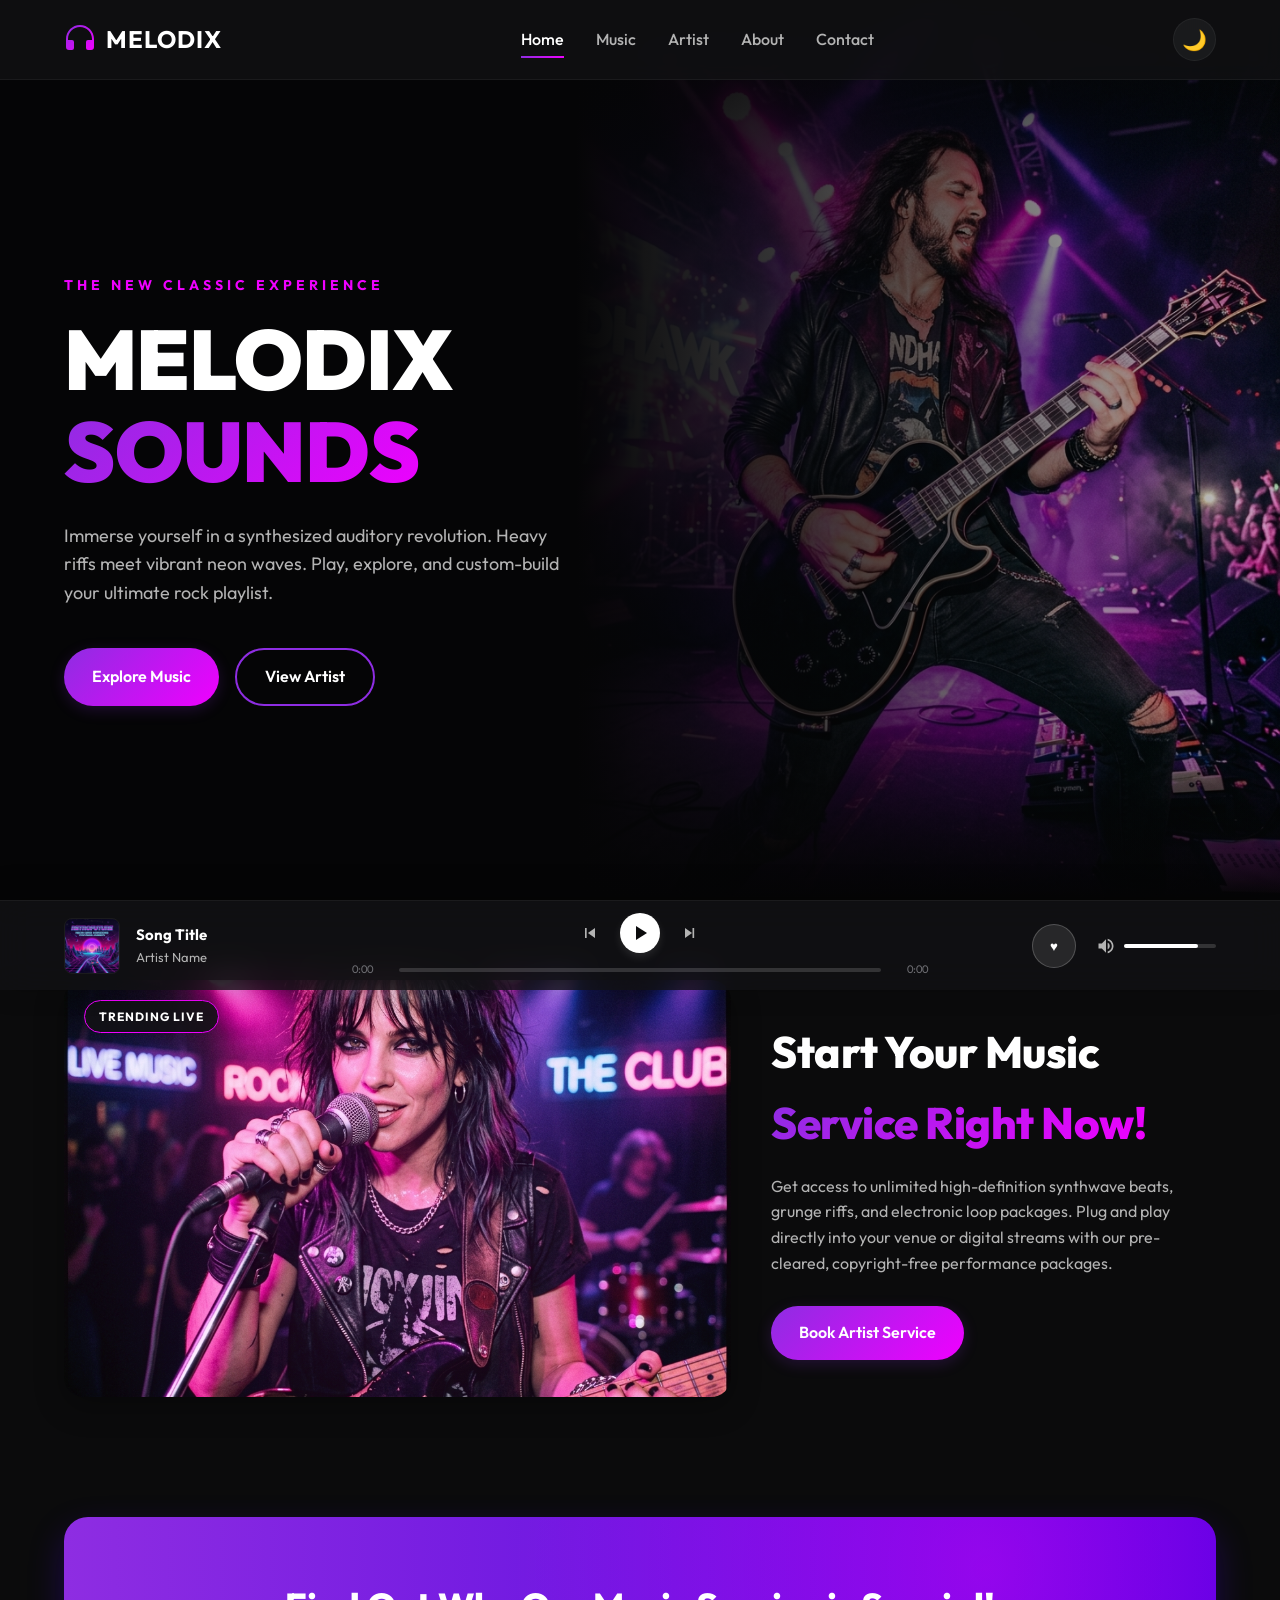
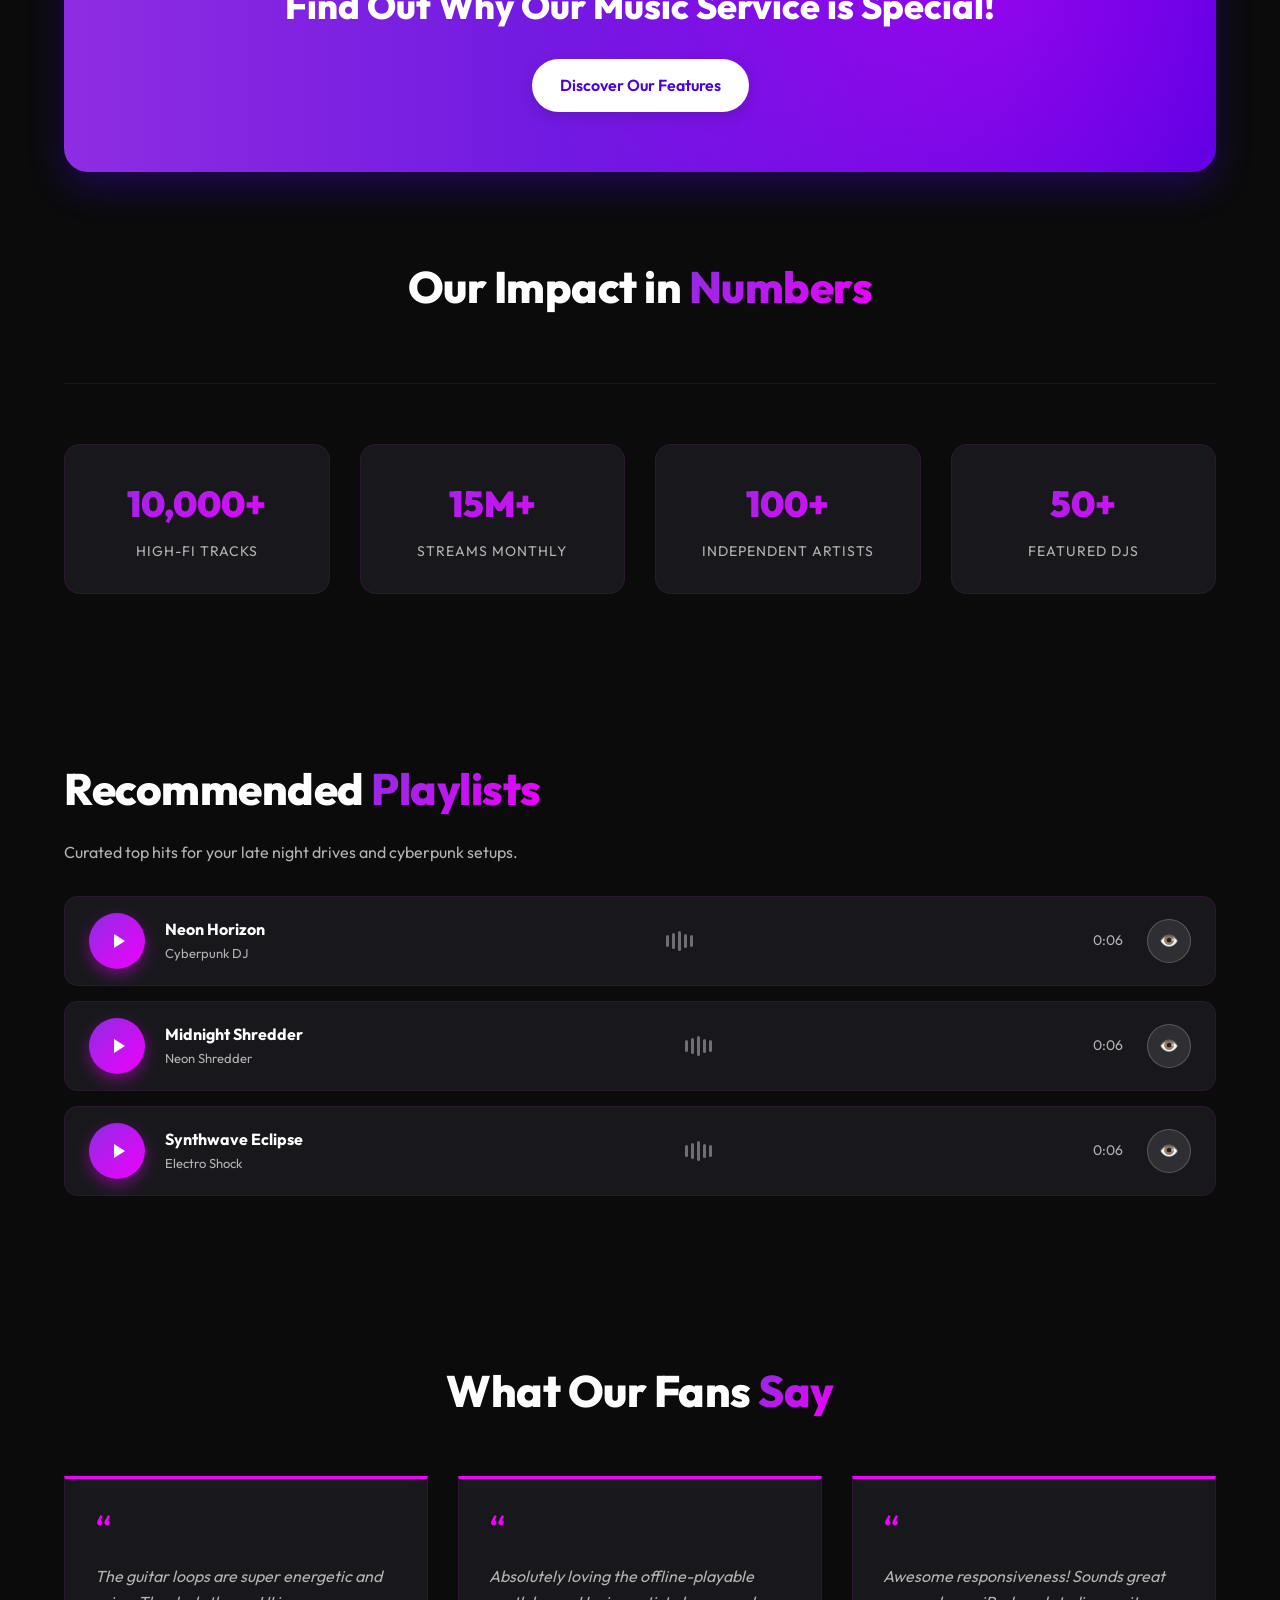
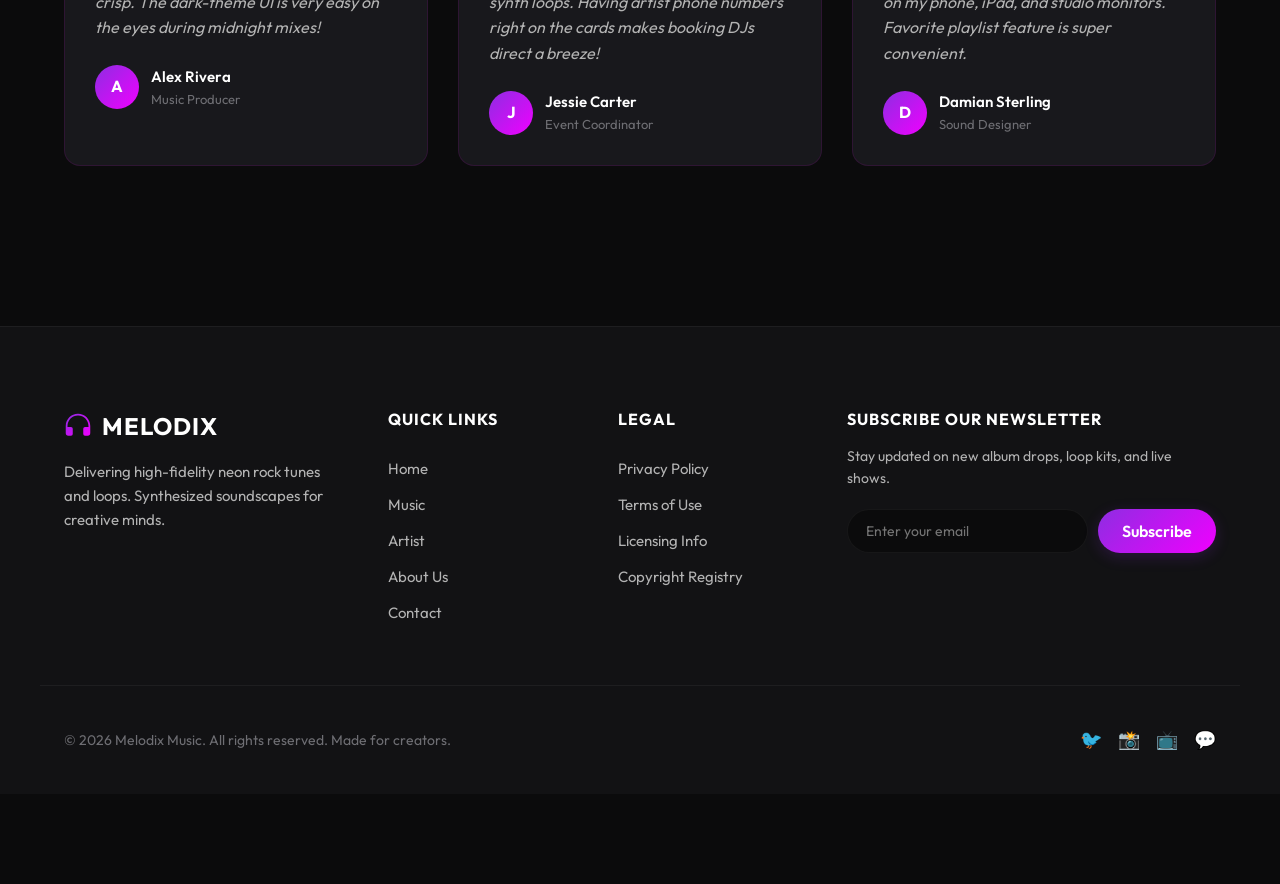
==== index.html @ ccba6eff "created the website" ====
<!DOCTYPE html>
<html lang="en" data-theme="dark">
<head>
    <meta charset="UTF-8">
    <meta name="viewport" content="width=device-width, initial-scale=1.0">
    <title>Melodix - Premium Neon Music Experience</title>
    <meta name="description" content="Experience high-fidelity rock and synthwave music. Discover trending tracks, popular artists, and customize your neon playlist.">
    <!-- CSS stylesheet -->
    <link rel="stylesheet" href="css/styles.css">
</head>
<body>

    <!-- --- Header / Navigation --- -->
    <header class="header" id="main-header">
        <div class="container nav-container">
            <!-- SVG Logo -->
            <a href="index.html" class="logo" id="logo-link">
                <svg viewBox="0 0 32 32" aria-hidden="true">
                    <defs>
                        <linearGradient id="logo-grad" x1="0%" y1="0%" x2="100%" y2="100%">
                            <stop offset="0%" stop-color="#8e2de2" />
                            <stop offset="100%" stop-color="#f000ff" />
                        </linearGradient>
                    </defs>
                    <path d="M16 2C8.268 2 2 8.268 2 16v8a3 3 0 0 0 3 3h3a2 2 0 0 0 2-2v-6a2 2 0 0 0-2-2H4v-1c0-6.627 5.373-12 12-12s12 5.373 12 12v1h-4a2 2 0 0 0-2 2v6a2 2 0 0 0 2 2h3a3 3 0 0 0 3-3v-8c0-7.732-6.268-14-14-14z" />
                </svg>
                <span>MELODIX</span>
            </a>

            <!-- Navigation Menu -->
            <nav class="nav-menu" id="nav-menu">
                <a href="index.html" class="nav-link active" id="nav-home">Home</a>
                <a href="music.html" class="nav-link" id="nav-music">Music</a>
                <a href="artist.html" class="nav-link" id="nav-artist">Artist</a>
                <a href="about.html" class="nav-link" id="nav-about">About</a>
                <a href="contact.html" class="nav-link" id="nav-contact">Contact</a>
            </nav>

            <!-- Actions (Theme Toggle & Mobile Menu) -->
            <div class="nav-actions">
                <button class="theme-toggle-btn" id="theme-toggle" aria-label="Toggle light/dark theme">
                    <!-- Sun/Moon icons inside JS -->
                    <span id="theme-icon">🌙</span>
                </button>
                <button class="hamburger" id="hamburger-menu" aria-label="Toggle navigation menu">
                    <span class="bar"></span>
                    <span class="bar"></span>
                    <span class="bar"></span>
                </button>
            </div>
        </div>
    </header>

    <!-- --- Hero Section --- -->
    <section class="hero-section" id="hero">
        <div class="hero-bg">
            <img src="images/hero_guitarist.png" alt="Guitarist performing on a neon-lit stage">
        </div>
        <div class="container">
            <div class="hero-content">
                <span class="hero-subtitle">The New Classic Experience</span>
                <h1 class="hero-title">MELODIX <br><span class="text-gradient">SOUNDS</span></h1>
                <p class="hero-desc">Immerse yourself in a synthesized auditory revolution. Heavy riffs meet vibrant neon waves. Play, explore, and custom-build your ultimate rock playlist.</p>
                <div class="hero-buttons">
                    <a href="music.html" class="btn btn-primary" id="hero-btn-explore">Explore Music</a>
                    <a href="artist.html" class="btn btn-secondary" id="hero-btn-artist">View Artist</a>
                </div>
            </div>
        </div>
    </section>

    <!-- --- Featured Promo Section --- -->
    <section class="section-padding" id="promo-section">
        <div class="container">
            <div class="promo-grid">
                <div class="promo-image-container">
                    <span class="promo-badge">Trending Live</span>
                    <img src="images/artist.png" alt="Featured Artist performing Live">
                </div>
                <div>
                    <h2 class="section-title">Start Your Music <br><span class="text-gradient">Service Right Now!</span></h2>
                    <p class="section-desc">Get access to unlimited high-definition synthwave beats, grunge riffs, and electronic loop packages. Plug and play directly into your venue or digital streams with our pre-cleared, copyright-free performance packages.</p>
                    <a href="contact.html" class="btn btn-primary" id="promo-contact-btn">Book Artist Service</a>
                </div>
            </div>
        </div>
    </section>

    <!-- --- Special Purple Banner Section --- -->
    <section class="container">
        <div class="banner-special">
            <h2>Find Out Why Our Music Service is Special!</h2>
            <a href="about.html" class="btn" id="banner-special-btn">Discover Our Features</a>
        </div>
    </section>

    <!-- --- Statistics Section --- -->
    <section class="section-padding" id="stats-section">
        <div class="container">
            <h2 class="section-title text-center" style="text-align: center; margin-bottom: 50px;">Our Impact in <span class="text-gradient">Numbers</span></h2>
            <div class="stats-grid">
                <div class="stat-card">
                    <div class="stat-number text-gradient">10,000+</div>
                    <div class="stat-label">High-Fi Tracks</div>
                </div>
                <div class="stat-card">
                    <div class="stat-number text-gradient">15M+</div>
                    <div class="stat-label">Streams Monthly</div>
                </div>
                <div class="stat-card">
                    <div class="stat-number text-gradient">100+</div>
                    <div class="stat-label">Independent Artists</div>
                </div>
                <div class="stat-card">
                    <div class="stat-number text-gradient">50+</div>
                    <div class="stat-label">Featured DJs</div>
                </div>
            </div>
        </div>
    </section>

    <!-- --- Recommended Playlist Section --- -->
    <section class="section-padding" id="playlist-section">
        <div class="container">
            <h2 class="section-title">Recommended <span class="text-gradient">Playlists</span></h2>
            <p class="section-desc" style="margin-bottom: 20px;">Curated top hits for your late night drives and cyberpunk setups.</p>
            
            <div class="playlist-container" id="home-playlist-container">
                <!-- Track 1 -->
                <div class="playlist-item" data-id="1" data-title="Neon Horizon" data-artist="Cyberpunk DJ" data-audio="audio/track1.wav" data-cover="images/cover1.png" data-phone="+1 555-0199">
                    <div class="playlist-item-left">
                        <button class="circle-play-btn card-play-trigger" aria-label="Play Neon Horizon">
                            <svg viewBox="0 0 24 24"><path d="M8 5v14l11-7z"/></svg>
                        </button>
                        <div class="playlist-item-info">
                            <h4>Neon Horizon</h4>
                            <p>Cyberpunk DJ</p>
                        </div>
                    </div>
                    <div class="playlist-waveform">
                        <div class="wave-bar"></div>
                        <div class="wave-bar" style="height: 16px;"></div>
                        <div class="wave-bar" style="height: 20px;"></div>
                        <div class="wave-bar" style="height: 14px;"></div>
                        <div class="wave-bar"></div>
                    </div>
                    <div class="playlist-item-right">
                        <span class="playlist-duration">0:06</span>
                        <a href="artist.html" class="card-action-btn" title="View Artist Details" aria-label="View Artist Details">
                            👁️
                        </a>
                    </div>
                </div>

                <!-- Track 2 -->
                <div class="playlist-item" data-id="2" data-title="Midnight Shredder" data-artist="Neon Shredder" data-audio="audio/track2.wav" data-cover="images/cover2.png" data-phone="+1 555-0245">
                    <div class="playlist-item-left">
                        <button class="circle-play-btn card-play-trigger" aria-label="Play Midnight Shredder">
                            <svg viewBox="0 0 24 24"><path d="M8 5v14l11-7z"/></svg>
                        </button>
                        <div class="playlist-item-info">
                            <h4>Midnight Shredder</h4>
                            <p>Neon Shredder</p>
                        </div>
                    </div>
                    <div class="playlist-waveform">
                        <div class="wave-bar"></div>
                        <div class="wave-bar" style="height: 16px;"></div>
                        <div class="wave-bar" style="height: 20px;"></div>
                        <div class="wave-bar" style="height: 14px;"></div>
                        <div class="wave-bar"></div>
                    </div>
                    <div class="playlist-item-right">
                        <span class="playlist-duration">0:06</span>
                        <a href="artist.html" class="card-action-btn" title="View Artist Details" aria-label="View Artist Details">
                            👁️
                        </a>
                    </div>
                </div>

                <!-- Track 3 -->
                <div class="playlist-item" data-id="3" data-title="Synthwave Eclipse" data-artist="Electro Shock" data-audio="audio/track3.wav" data-cover="images/cover3.png" data-phone="+1 555-0377">
                    <div class="playlist-item-left">
                        <button class="circle-play-btn card-play-trigger" aria-label="Play Synthwave Eclipse">
                            <svg viewBox="0 0 24 24"><path d="M8 5v14l11-7z"/></svg>
                        </button>
                        <div class="playlist-item-info">
                            <h4>Synthwave Eclipse</h4>
                            <p>Electro Shock</p>
                        </div>
                    </div>
                    <div class="playlist-waveform">
                        <div class="wave-bar"></div>
                        <div class="wave-bar" style="height: 16px;"></div>
                        <div class="wave-bar" style="height: 20px;"></div>
                        <div class="wave-bar" style="height: 14px;"></div>
                        <div class="wave-bar"></div>
                    </div>
                    <div class="playlist-item-right">
                        <span class="playlist-duration">0:06</span>
                        <a href="artist.html" class="card-action-btn" title="View Artist Details" aria-label="View Artist Details">
                            👁️
                        </a>
                    </div>
                </div>
            </div>
        </div>
    </section>

    <!-- --- Testimonials Section --- -->
    <section class="section-padding" id="testimonials-section">
        <div class="container">
            <h2 class="section-title text-center" style="text-align: center; margin-bottom: 50px;">What Our Fans <span class="text-gradient">Say</span></h2>
            <div class="testimonials-grid">
                <!-- Testimonial 1 -->
                <div class="testimonial-card">
                    <div class="quote-icon">“</div>
                    <p class="testimonial-text">The guitar loops are super energetic and crisp. The dark-theme UI is very easy on the eyes during midnight mixes!</p>
                    <div class="testimonial-author">
                        <div class="author-avatar">A</div>
                        <div class="author-info">
                            <h4>Alex Rivera</h4>
                            <p>Music Producer</p>
                        </div>
                    </div>
                </div>

                <!-- Testimonial 2 -->
                <div class="testimonial-card">
                    <div class="quote-icon">“</div>
                    <p class="testimonial-text">Absolutely loving the offline-playable synth loops. Having artist phone numbers right on the cards makes booking DJs direct a breeze!</p>
                    <div class="testimonial-author">
                        <div class="author-avatar">J</div>
                        <div class="author-info">
                            <h4>Jessie Carter</h4>
                            <p>Event Coordinator</p>
                        </div>
                    </div>
                </div>

                <!-- Testimonial 3 -->
                <div class="testimonial-card">
                    <div class="quote-icon">“</div>
                    <p class="testimonial-text">Awesome responsiveness! Sounds great on my phone, iPad, and studio monitors. Favorite playlist feature is super convenient.</p>
                    <div class="testimonial-author">
                        <div class="author-avatar">D</div>
                        <div class="author-info">
                            <h4>Damian Sterling</h4>
                            <p>Sound Designer</p>
                        </div>
                    </div>
                </div>
            </div>
        </div>
    </section>

    <!-- --- Sticky Bottom Player Bar --- -->
    <div class="player-bar" id="global-player-bar">
        <div class="container player-container">
            <!-- Track Details -->
            <div class="player-track-info">
                <div class="player-cover">
                    <img id="player-track-cover" src="images/cover1.png" alt="Current Album Cover">
                </div>
                <div class="player-text">
                    <div class="player-title" id="player-track-title">Song Title</div>
                    <div class="player-artist" id="player-track-artist">Artist Name</div>
                </div>
            </div>

            <!-- Controls -->
            <div class="player-controls">
                <div class="player-buttons">
                    <button class="player-btn" id="player-prev-btn" title="Previous Track" aria-label="Previous Track">
                        <svg width="20" height="20" fill="currentColor" viewBox="0 0 24 24"><path d="M6 6h2v12H6zm3.5 6L18 6v12z"/></svg>
                    </button>
                    <button class="player-btn player-btn-main" id="player-play-btn" title="Play/Pause" aria-label="Play/Pause">
                        <svg width="24" height="24" fill="currentColor" viewBox="0 0 24 24" id="player-play-icon"><path d="M8 5v14l11-7z"/></svg>
                    </button>
                    <button class="player-btn" id="player-next-btn" title="Next Track" aria-label="Next Track">
                        <svg width="20" height="20" fill="currentColor" viewBox="0 0 24 24"><path d="M6 18l8.5-6L6 6zm9-12h2v12h-2z"/></svg>
                    </button>
                </div>
                
                <div class="player-progress-container">
                    <span class="player-time player-time-start" id="player-time-current">0:00</span>
                    <div class="progress-bar-bg" id="player-progress-bg">
                        <div class="progress-bar-fill" id="player-progress-fill">
                            <div class="progress-knob"></div>
                        </div>
                    </div>
                    <span class="player-time player-time-end" id="player-time-total">0:00</span>
                </div>
            </div>

            <!-- Additional Actions (Volume & Favorites) -->
            <div class="player-actions">
                <button class="card-action-btn" id="player-fav-btn" title="Toggle Favorite" aria-label="Toggle Favorite">
                    ♥
                </button>
                <div class="volume-container">
                    <!-- Volume icon -->
                    <svg class="volume-icon" fill="currentColor" viewBox="0 0 24 24"><path d="M3 9v6h4l5 5V4L7 9H3zm13.5 3c0-1.77-1.02-3.29-2.5-4.03v8.05c1.48-.73 2.5-2.25 2.5-4.02zM14 3.23v2.06c2.89.86 5 3.54 5 6.71s-2.11 5.85-5 6.71v2.06c4.01-.91 7-4.49 7-8.77s-2.99-7.86-7-8.77z"/></svg>
                    <div class="volume-slider-bg" id="player-volume-bg">
                        <div class="volume-slider-fill" id="player-volume-fill"></div>
                    </div>
                </div>
            </div>
        </div>
    </div>

    <!-- --- Footer --- -->
    <footer class="footer">
        <div class="container footer-grid">
            <div class="footer-logo-side">
                <a href="index.html" class="logo">
                    <svg viewBox="0 0 32 32" aria-hidden="true" style="width: 28px; height: 28px;">
                        <path d="M16 2C8.268 2 2 8.268 2 16v8a3 3 0 0 0 3 3h3a2 2 0 0 0 2-2v-6a2 2 0 0 0-2-2H4v-1c0-6.627 5.373-12 12-12s12 5.373 12 12v1h-4a2 2 0 0 0-2 2v6a2 2 0 0 0 2 2h3a3 3 0 0 0 3-3v-8c0-7.732-6.268-14-14-14z" />
                    </svg>
                    <span>MELODIX</span>
                </a>
                <p>Delivering high-fidelity neon rock tunes and loops. Synthesized soundscapes for creative minds.</p>
            </div>
            
            <div class="footer-col">
                <h4>Quick Links</h4>
                <div class="footer-links">
                    <a href="index.html">Home</a>
                    <a href="music.html">Music</a>
                    <a href="artist.html">Artist</a>
                    <a href="about.html">About Us</a>
                    <a href="contact.html">Contact</a>
                </div>
            </div>

            <div class="footer-col">
                <h4>Legal</h4>
                <div class="footer-links">
                    <a href="#">Privacy Policy</a>
                    <a href="#">Terms of Use</a>
                    <a href="#">Licensing Info</a>
                    <a href="#">Copyright Registry</a>
                </div>
            </div>

            <div class="footer-col footer-subscribe-side">
                <h4>Subscribe Our Newsletter</h4>
                <p>Stay updated on new album drops, loop kits, and live shows.</p>
                <form class="subscribe-form" id="newsletter-form" onsubmit="event.preventDefault(); alert('Subscribed to Newsletter successfully!'); this.reset();">
                    <input type="email" placeholder="Enter your email" required aria-label="Email for newsletter">
                    <button type="submit" class="btn btn-primary">Subscribe</button>
                </form>
            </div>
        </div>

        <div class="container footer-bottom">
            <div>
                &copy; 2026 Melodix Music. All rights reserved. Made for creators.
            </div>
            <div class="footer-social-links">
                <a href="#" aria-label="Twitter">🐦</a>
                <a href="#" aria-label="Instagram">📸</a>
                <a href="#" aria-label="YouTube">📺</a>
                <a href="#" aria-label="Discord">💬</a>
            </div>
        </div>
    </footer>

    <!-- JS Scripts -->
    <script src="js/main.js"></script>
    <script src="js/player.js"></script>
</body>
</html>
---- css/styles.css ----
@import url('https://fonts.googleapis.com/css2?family=Outfit:wght@300;400;500;600;700;900&display=swap');

/* --- Design System & Custom Properties --- */
:root {
    /* Dark Theme (Default) */
    --bg-primary: #0B0B0C;
    --bg-secondary: #121214;
    --bg-card: #18181c;
    --text-primary: #ffffff;
    --text-secondary: #b3b3b3;
    --text-muted: #6e6e73;
    --accent-purple: #8e2de2;
    --accent-magenta: #f000ff;
    --accent-gradient: linear-gradient(135deg, #8e2de2 0%, #f000ff 100%);
    --accent-gradient-hover: linear-gradient(135deg, #a044ff 0%, #ff33ff 100%);
    --card-border: rgba(240, 0, 255, 0.1);
    --card-border-hover: rgba(240, 0, 255, 0.4);
    --shadow-color: rgba(142, 45, 226, 0.2);
    --toast-bg: #18181c;
    --glass-bg: rgba(18, 18, 20, 0.75);
    --glass-border: rgba(255, 255, 255, 0.05);
    
    /* Font family */
    --font-sans: 'Outfit', -apple-system, BlinkMacSystemFont, "Segoe UI", Roboto, sans-serif;
    
    /* Layout Constants */
    --header-height: 80px;
    --player-height: 90px;
    --transition-smooth: all 0.3s cubic-bezier(0.25, 0.8, 0.25, 1);
}

/* Light Theme Variables */
[data-theme="light"] {
    --bg-primary: #f5f5f7;
    --bg-secondary: #ffffff;
    --bg-card: #eaeaea;
    --text-primary: #1d1d1f;
    --text-secondary: #515154;
    --text-muted: #86868b;
    --accent-purple: #791fd2;
    --accent-magenta: #d000dd;
    --accent-gradient: linear-gradient(135deg, #791fd2 0%, #d000dd 100%);
    --accent-gradient-hover: linear-gradient(135deg, #8c32e9 0%, #ee10f6 100%);
    --card-border: rgba(121, 31, 210, 0.1);
    --card-border-hover: rgba(121, 31, 210, 0.3);
    --shadow-color: rgba(121, 31, 210, 0.1);
    --toast-bg: #ffffff;
    --glass-bg: rgba(255, 255, 255, 0.8);
    --glass-border: rgba(0, 0, 0, 0.05);
}

/* --- Base & Reset Styles --- */
* {
    margin: 0;
    padding: 0;
    box-sizing: border-box;
    scroll-behavior: smooth;
}

body {
    background-color: var(--bg-primary);
    color: var(--text-primary);
    font-family: var(--font-sans);
    line-height: 1.6;
    overflow-x: hidden;
    transition: background-color 0.3s ease, color 0.3s ease;
    padding-bottom: var(--player-height); /* Leave space for bottom player bar */
}

a {
    color: inherit;
    text-decoration: none;
    transition: var(--transition-smooth);
}

button, input, textarea, select {
    font-family: inherit;
    color: inherit;
    background: none;
    border: none;
    outline: none;
}

ul {
    list-style: none;
}

img {
    max-width: 100%;
    height: auto;
    display: block;
}

/* --- Layout Utility Classes --- */
.container {
    width: 100%;
    max-width: 1200px;
    margin: 0 auto;
    padding: 0 24px;
}

.section-padding {
    padding: 80px 0;
}

.text-gradient {
    background: var(--accent-gradient);
    -webkit-background-clip: text;
    -webkit-text-fill-color: transparent;
    background-clip: text;
}

/* --- Header & Navigation --- */
.header {
    height: var(--header-height);
    background-color: var(--glass-bg);
    backdrop-filter: blur(12px);
    -webkit-backdrop-filter: blur(12px);
    border-bottom: 1px solid var(--glass-border);
    position: fixed;
    top: 0;
    left: 0;
    width: 100%;
    z-index: 1000;
    display: flex;
    align-items: center;
    transition: var(--transition-smooth);
}

.header.scrolled {
    background-color: var(--bg-primary);
    box-shadow: 0 4px 30px rgba(0, 0, 0, 0.2);
}

.nav-container {
    display: flex;
    justify-content: space-between;
    align-items: center;
    width: 100%;
}

.logo {
    display: flex;
    align-items: center;
    gap: 10px;
    font-weight: 700;
    font-size: 24px;
    letter-spacing: 1px;
}

.logo svg {
    width: 32px;
    height: 32px;
    fill: url(#logo-grad);
}

.nav-menu {
    display: flex;
    align-items: center;
    gap: 32px;
}

.nav-link {
    font-weight: 500;
    font-size: 16px;
    color: var(--text-secondary);
    position: relative;
    padding: 6px 0;
}

.nav-link::after {
    content: '';
    position: absolute;
    bottom: 0;
    left: 0;
    width: 0%;
    height: 2px;
    background: var(--accent-gradient);
    transition: var(--transition-smooth);
}

.nav-link:hover, .nav-link.active {
    color: var(--text-primary);
}

.nav-link:hover::after, .nav-link.active::after {
    width: 100%;
}

.nav-actions {
    display: flex;
    align-items: center;
    gap: 20px;
}

.theme-toggle-btn {
    cursor: pointer;
    font-size: 20px;
    padding: 8px;
    border-radius: 50%;
    display: flex;
    align-items: center;
    justify-content: center;
    transition: var(--transition-smooth);
    background-color: rgba(255, 255, 255, 0.05);
    border: 1px solid var(--glass-border);
}

[data-theme="light"] .theme-toggle-btn {
    background-color: rgba(0, 0, 0, 0.05);
}

.theme-toggle-btn:hover {
    transform: scale(1.1);
    background-color: rgba(255, 255, 255, 0.1);
}

/* Hamburger Menu button */
.hamburger {
    display: none;
    cursor: pointer;
    background: none;
    border: none;
    z-index: 1100;
}

.bar {
    display: block;
    width: 25px;
    height: 3px;
    margin: 5px auto;
    transition: all 0.3s ease-in-out;
    background-color: var(--text-primary);
    border-radius: 2px;
}

/* --- Hero Banner Section --- */
.hero-section {
    position: relative;
    min-height: 100vh;
    display: flex;
    align-items: center;
    padding-top: var(--header-height);
    background-color: #050506;
    overflow: hidden;
}

.hero-bg {
    position: absolute;
    top: 0;
    right: 0;
    width: 55%;
    height: 100%;
    z-index: 1;
}

.hero-bg::before {
    content: '';
    position: absolute;
    top: 0;
    left: 0;
    width: 100%;
    height: 100%;
    /* Gradient overlay to blend image into background */
    background: linear-gradient(90deg, #050506 0%, rgba(5, 5, 6, 0.8) 30%, rgba(5, 5, 6, 0.2) 100%),
                linear-gradient(0deg, #050506 0%, rgba(5, 5, 6, 0) 20%, rgba(5, 5, 6, 0) 80%, #050506 100%);
    z-index: 2;
}

.hero-bg img {
    width: 100%;
    height: 100%;
    object-fit: cover;
    object-position: center;
}

.hero-content {
    position: relative;
    z-index: 3;
    max-width: 600px;
}

.hero-subtitle {
    font-size: 14px;
    text-transform: uppercase;
    letter-spacing: 4px;
    color: var(--accent-magenta);
    font-weight: 700;
    margin-bottom: 16px;
    display: block;
    animation: fadeInDown 0.8s ease;
}

.hero-title {
    font-size: clamp(48px, 8vw, 84px);
    font-weight: 900;
    line-height: 1.1;
    margin-bottom: 24px;
    letter-spacing: -1px;
    text-transform: uppercase;
    animation: fadeInLeft 1s ease;
}

.hero-desc {
    font-size: 18px;
    color: var(--text-secondary);
    margin-bottom: 40px;
    max-width: 500px;
    animation: fadeInLeft 1.2s ease;
}

.hero-buttons {
    display: flex;
    gap: 16px;
    animation: fadeInUp 1.4s ease;
}

/* --- Common Button Styles --- */
.btn {
    display: inline-flex;
    align-items: center;
    justify-content: center;
    gap: 8px;
    padding: 14px 28px;
    border-radius: 50px;
    font-weight: 600;
    font-size: 16px;
    cursor: pointer;
    transition: var(--transition-smooth);
}

.btn-primary {
    background: var(--accent-gradient);
    color: #ffffff;
    box-shadow: 0 4px 15px var(--shadow-color);
}

.btn-primary:hover {
    background: var(--accent-gradient-hover);
    transform: translateY(-2px);
    box-shadow: 0 6px 20px rgba(240, 0, 255, 0.4);
}

.btn-secondary {
    border: 2px solid var(--accent-purple);
    color: var(--text-primary);
}

.btn-secondary:hover {
    background-color: var(--accent-purple);
    color: #ffffff;
    transform: translateY(-2px);
}

/* --- Featured & Promo Section --- */
.promo-grid {
    display: grid;
    grid-template-columns: 1.2fr 0.8fr;
    gap: 40px;
    align-items: center;
}

.promo-image-container {
    position: relative;
    border-radius: 20px;
    overflow: hidden;
    aspect-ratio: 16/10;
    box-shadow: 0 10px 30px rgba(0,0,0,0.3);
}

.promo-image-container::before {
    content: '';
    position: absolute;
    top: -50%;
    left: -50%;
    width: 200%;
    height: 200%;
    background: radial-gradient(circle, rgba(240,0,255,0.15) 0%, rgba(0,0,0,0) 60%);
    z-index: 2;
    pointer-events: none;
}

.promo-image-container img {
    width: 100%;
    height: 100%;
    object-fit: cover;
    transition: transform 0.8s ease;
}

.promo-image-container:hover img {
    transform: scale(1.05);
}

.promo-badge {
    position: absolute;
    top: 20px;
    left: 20px;
    background: rgba(18, 18, 20, 0.85);
    border: 1px solid var(--accent-magenta);
    padding: 6px 14px;
    border-radius: 50px;
    font-size: 12px;
    font-weight: 700;
    text-transform: uppercase;
    letter-spacing: 1px;
    z-index: 3;
}

.section-title {
    font-size: clamp(32px, 5vw, 44px);
    font-weight: 800;
    margin-bottom: 16px;
    letter-spacing: -0.5px;
}

.section-desc {
    color: var(--text-secondary);
    margin-bottom: 30px;
}

/* --- Banner Purple Section --- */
.banner-special {
    background: linear-gradient(90deg, #8e2de2 0%, #4a00e0 100%);
    border-radius: 24px;
    padding: 60px 40px;
    text-align: center;
    position: relative;
    overflow: hidden;
    margin-top: 40px;
    box-shadow: 0 15px 35px rgba(74, 0, 224, 0.3);
}

.banner-special::before {
    content: '';
    position: absolute;
    top: 0;
    left: 0;
    width: 100%;
    height: 100%;
    background: radial-gradient(circle at 80% 20%, rgba(240, 0, 255, 0.4) 0%, transparent 50%);
}

.banner-special h2 {
    font-size: clamp(28px, 4vw, 36px);
    font-weight: 800;
    color: #ffffff;
    margin-bottom: 24px;
    position: relative;
    z-index: 2;
}

.banner-special .btn {
    position: relative;
    z-index: 2;
    background: #ffffff;
    color: #4a00e0;
    box-shadow: 0 4px 15px rgba(0, 0, 0, 0.15);
}

.banner-special .btn:hover {
    background: #f5f5f7;
    transform: translateY(-2px);
    box-shadow: 0 6px 20px rgba(0, 0, 0, 0.25);
}

/* --- Stats Counter Grid --- */
.stats-grid {
    display: grid;
    grid-template-columns: repeat(4, 1fr);
    gap: 30px;
    margin-top: 60px;
    border-top: 1px solid var(--glass-border);
    padding-top: 60px;
}

.stat-card {
    text-align: center;
    background-color: var(--bg-card);
    border: 1px solid var(--card-border);
    padding: 30px 20px;
    border-radius: 16px;
    transition: var(--transition-smooth);
}

.stat-card:hover {
    border-color: var(--card-border-hover);
    transform: translateY(-5px);
    box-shadow: 0 10px 25px var(--shadow-color);
}

.stat-number {
    font-size: 36px;
    font-weight: 900;
    margin-bottom: 8px;
}

.stat-label {
    font-size: 14px;
    color: var(--text-secondary);
    text-transform: uppercase;
    letter-spacing: 1px;
}

/* --- Testimonials Grid --- */
.testimonials-grid {
    display: grid;
    grid-template-columns: repeat(3, 1fr);
    gap: 30px;
    margin-top: 40px;
}

.testimonial-card {
    background-color: var(--bg-card);
    border-top: 3px solid var(--accent-magenta);
    border-left: 1px solid var(--card-border);
    border-right: 1px solid var(--card-border);
    border-bottom: 1px solid var(--card-border);
    padding: 30px;
    border-radius: 0 0 16px 16px;
    transition: var(--transition-smooth);
}

.testimonial-card:hover {
    transform: translateY(-5px);
    box-shadow: 0 10px 25px rgba(240, 0, 255, 0.1);
    border-color: rgba(240, 0, 255, 0.3);
}

.quote-icon {
    font-size: 40px;
    color: var(--accent-magenta);
    line-height: 1;
    margin-bottom: 15px;
}

.testimonial-text {
    font-size: 16px;
    color: var(--text-secondary);
    font-style: italic;
    margin-bottom: 24px;
}

.testimonial-author {
    display: flex;
    align-items: center;
    gap: 12px;
}

.author-avatar {
    width: 44px;
    height: 44px;
    border-radius: 50%;
    background: var(--accent-gradient);
    display: flex;
    align-items: center;
    justify-content: center;
    font-weight: 700;
    color: #ffffff;
}

.author-info h4 {
    font-size: 15px;
    font-weight: 600;
}

.author-info p {
    font-size: 13px;
    color: var(--text-muted);
}

/* --- Page Header Layout (For secondary pages) --- */
.page-header {
    background: linear-gradient(180deg, var(--bg-secondary) 0%, var(--bg-primary) 100%);
    padding: 120px 0 60px 0;
    text-align: center;
    border-bottom: 1px solid var(--glass-border);
}

.page-title {
    font-size: 44px;
    font-weight: 900;
    text-transform: uppercase;
    letter-spacing: -0.5px;
    margin-bottom: 12px;
}

.page-subtitle {
    font-size: 16px;
    color: var(--text-secondary);
    max-width: 600px;
    margin: 0 auto;
}

/* --- Filter & Search Controls --- */
.controls-bar {
    display: flex;
    justify-content: space-between;
    align-items: center;
    flex-wrap: wrap;
    gap: 20px;
    margin-bottom: 40px;
}

.search-box {
    position: relative;
    flex: 1;
    max-width: 400px;
    min-width: 250px;
}

.search-box input {
    width: 100%;
    background-color: var(--bg-card);
    border: 1px solid var(--card-border);
    padding: 14px 20px 14px 50px;
    border-radius: 50px;
    color: var(--text-primary);
    font-size: 15px;
    transition: var(--transition-smooth);
}

.search-box input:focus {
    border-color: var(--accent-magenta);
    box-shadow: 0 0 15px rgba(240, 0, 255, 0.2);
}

.search-box svg {
    position: absolute;
    left: 20px;
    top: 50%;
    transform: translateY(-50%);
    fill: var(--text-muted);
    width: 18px;
    height: 18px;
    pointer-events: none;
}

.filter-group {
    display: flex;
    gap: 12px;
    flex-wrap: wrap;
}

.filter-btn {
    padding: 10px 20px;
    background-color: var(--bg-card);
    border: 1px solid var(--card-border);
    border-radius: 50px;
    font-size: 14px;
    font-weight: 600;
    cursor: pointer;
    transition: var(--transition-smooth);
}

.filter-btn:hover, .filter-btn.active {
    background: var(--accent-gradient);
    border-color: transparent;
    color: #ffffff;
    box-shadow: 0 4px 12px var(--shadow-color);
}

/* --- Music Grid & Cards --- */
.music-grid {
    display: grid;
    grid-template-columns: repeat(auto-fill, minmax(280px, 1fr));
    gap: 30px;
}

.music-card {
    background-color: var(--bg-card);
    border: 1px solid var(--card-border);
    border-radius: 20px;
    padding: 16px;
    transition: var(--transition-smooth);
    display: flex;
    flex-direction: column;
}

.music-card:hover {
    transform: translateY(-8px);
    border-color: var(--card-border-hover);
    box-shadow: 0 12px 30px var(--shadow-color);
}

.music-cover-wrapper {
    position: relative;
    aspect-ratio: 1/1;
    border-radius: 14px;
    overflow: hidden;
    margin-bottom: 16px;
}

.music-cover-wrapper img {
    width: 100%;
    height: 100%;
    object-fit: cover;
    transition: transform 0.5s ease;
}

.music-card:hover .music-cover-wrapper img {
    transform: scale(1.05);
}

.music-hover-overlay {
    position: absolute;
    top: 0;
    left: 0;
    width: 100%;
    height: 100%;
    background: rgba(11, 11, 12, 0.6);
    display: flex;
    align-items: center;
    justify-content: center;
    gap: 15px;
    opacity: 0;
    transition: var(--transition-smooth);
}

.music-cover-wrapper:hover .music-hover-overlay,
.music-card:focus-within .music-hover-overlay {
    opacity: 1;
}

.circle-play-btn {
    width: 56px;
    height: 56px;
    background: var(--accent-gradient);
    border-radius: 50%;
    display: flex;
    align-items: center;
    justify-content: center;
    cursor: pointer;
    box-shadow: 0 6px 15px rgba(240, 0, 255, 0.4);
    transition: var(--transition-smooth);
}

.circle-play-btn:hover {
    transform: scale(1.1);
}

.circle-play-btn svg {
    fill: #ffffff;
    width: 24px;
    height: 24px;
    margin-left: 2px; /* Visual centering adjustment for play arrow */
}

.circle-play-btn.playing svg {
    margin-left: 0;
}

.card-action-btn {
    width: 44px;
    height: 44px;
    background: rgba(255, 255, 255, 0.1);
    border: 1px solid rgba(255, 255, 255, 0.2);
    border-radius: 50%;
    display: flex;
    align-items: center;
    justify-content: center;
    cursor: pointer;
    transition: var(--transition-smooth);
    color: #ffffff;
}

.card-action-btn:hover {
    background-color: #ffffff;
    color: #0b0b0c;
    transform: scale(1.05);
}

.card-action-btn.active {
    background-color: var(--accent-magenta);
    border-color: var(--accent-magenta);
    color: #ffffff;
}

.music-info {
    margin-top: 4px;
    flex-grow: 1;
}

.music-title {
    font-size: 18px;
    font-weight: 700;
    margin-bottom: 4px;
    white-space: nowrap;
    overflow: hidden;
    text-overflow: ellipsis;
}

.music-artist {
    font-size: 14px;
    color: var(--text-secondary);
    margin-bottom: 12px;
}

.music-meta {
    display: flex;
    justify-content: space-between;
    align-items: center;
    border-top: 1px solid var(--glass-border);
    padding-top: 12px;
    font-size: 13px;
    color: var(--text-muted);
}

.artist-phone {
    display: flex;
    align-items: center;
    gap: 6px;
    color: var(--text-muted);
}

.artist-phone svg {
    width: 14px;
    height: 14px;
    fill: var(--text-muted);
}

/* --- Sticky Bottom Player Bar --- */
.player-bar {
    position: fixed;
    bottom: 0;
    left: 0;
    width: 100%;
    height: var(--player-height);
    background-color: var(--glass-bg);
    backdrop-filter: blur(16px);
    -webkit-backdrop-filter: blur(16px);
    border-top: 1px solid var(--glass-border);
    box-shadow: 0 -5px 30px rgba(0, 0, 0, 0.3);
    z-index: 999;
    display: flex;
    align-items: center;
    transition: var(--transition-smooth);
    transform: translateY(100%); /* hidden by default, pops up when track starts */
}

.player-bar.active {
    transform: translateY(0);
}

.player-container {
    display: flex;
    align-items: center;
    justify-content: space-between;
    width: 100%;
}

.player-track-info {
    display: flex;
    align-items: center;
    gap: 16px;
    flex: 1;
    min-width: 200px;
}

.player-cover {
    width: 56px;
    height: 56px;
    border-radius: 8px;
    overflow: hidden;
    border: 1px solid var(--glass-border);
}

.player-cover img {
    width: 100%;
    height: 100%;
    object-fit: cover;
}

.player-text {
    overflow: hidden;
}

.player-title {
    font-weight: 700;
    font-size: 15px;
    white-space: nowrap;
    overflow: hidden;
    text-overflow: ellipsis;
}

.player-artist {
    font-size: 13px;
    color: var(--text-secondary);
    white-space: nowrap;
    overflow: hidden;
    text-overflow: ellipsis;
}

.player-controls {
    display: flex;
    flex-direction: column;
    align-items: center;
    gap: 8px;
    flex: 2;
    max-width: 600px;
}

.player-buttons {
    display: flex;
    align-items: center;
    gap: 20px;
}

.player-btn {
    cursor: pointer;
    color: var(--text-secondary);
    display: flex;
    align-items: center;
    justify-content: center;
    transition: var(--transition-smooth);
}

.player-btn:hover {
    color: var(--text-primary);
}

.player-btn-main {
    width: 40px;
    height: 40px;
    background-color: var(--text-primary);
    color: var(--bg-primary);
    border-radius: 50%;
    display: flex;
    align-items: center;
    justify-content: center;
    box-shadow: 0 4px 10px rgba(255, 255, 255, 0.1);
}

[data-theme="light"] .player-btn-main {
    background-color: var(--text-primary);
    color: #ffffff;
}

.player-btn-main:hover {
    transform: scale(1.08);
}

.player-progress-container {
    width: 100%;
    display: flex;
    align-items: center;
    gap: 12px;
}

.player-time {
    font-size: 11px;
    color: var(--text-muted);
    font-variant-numeric: tabular-nums;
    width: 35px;
}

.player-time-end {
    text-align: right;
}

.progress-bar-bg {
    flex: 1;
    height: 4px;
    background-color: rgba(255, 255, 255, 0.15);
    border-radius: 2px;
    cursor: pointer;
    position: relative;
}

[data-theme="light"] .progress-bar-bg {
    background-color: rgba(0, 0, 0, 0.1);
}

.progress-bar-fill {
    height: 100%;
    width: 0%;
    background: var(--accent-gradient);
    border-radius: 2px;
    position: relative;
}

.progress-knob {
    width: 10px;
    height: 10px;
    background-color: #ffffff;
    border-radius: 50%;
    position: absolute;
    right: -5px;
    top: 50%;
    transform: translateY(-50%) scale(0);
    transition: transform 0.1s ease;
    box-shadow: 0 0 8px var(--accent-magenta);
}

.progress-bar-bg:hover .progress-knob {
    transform: translateY(-50%) scale(1);
}

.player-actions {
    display: flex;
    align-items: center;
    justify-content: flex-end;
    gap: 20px;
    flex: 1;
    min-width: 200px;
}

.volume-container {
    display: flex;
    align-items: center;
    gap: 8px;
    width: 120px;
}

.volume-icon {
    width: 20px;
    height: 20px;
    color: var(--text-secondary);
}

.volume-slider-bg {
    flex: 1;
    height: 4px;
    background-color: rgba(255, 255, 255, 0.15);
    border-radius: 2px;
    cursor: pointer;
    position: relative;
}

[data-theme="light"] .volume-slider-bg {
    background-color: rgba(0, 0, 0, 0.1);
}

.volume-slider-fill {
    height: 100%;
    width: 80%;
    background-color: var(--text-primary);
    border-radius: 2px;
}

/* --- Recommended Playlist Section --- */
.playlist-section-wrapper {
    margin-top: 80px;
}

.playlist-container {
    display: flex;
    flex-direction: column;
    gap: 15px;
    margin-top: 30px;
}

.playlist-item {
    background-color: var(--bg-card);
    border: 1px solid var(--card-border);
    border-radius: 14px;
    padding: 16px 24px;
    display: flex;
    align-items: center;
    justify-content: space-between;
    transition: var(--transition-smooth);
}

.playlist-item:hover {
    border-color: var(--card-border-hover);
    transform: translateX(5px);
}

.playlist-item-left {
    display: flex;
    align-items: center;
    gap: 20px;
}

.playlist-item-info h4 {
    font-size: 16px;
    font-weight: 700;
}

.playlist-item-info p {
    font-size: 13px;
    color: var(--text-secondary);
}

.playlist-waveform {
    display: flex;
    align-items: center;
    gap: 3px;
    height: 24px;
}

.wave-bar {
    width: 3px;
    height: 12px;
    background-color: var(--text-muted);
    border-radius: 2px;
}

.playlist-item.playing .wave-bar {
    background-color: var(--accent-magenta);
    animation: bounce 0.8s ease-in-out infinite alternate;
}

.playlist-item.playing .wave-bar:nth-child(2) { animation-delay: 0.1s; }
.playlist-item.playing .wave-bar:nth-child(3) { animation-delay: 0.2s; }
.playlist-item.playing .wave-bar:nth-child(4) { animation-delay: 0.3s; }
.playlist-item.playing .wave-bar:nth-child(5) { animation-delay: 0.4s; }

.playlist-item-right {
    display: flex;
    align-items: center;
    gap: 24px;
}

.playlist-duration {
    font-size: 14px;
    color: var(--text-secondary);
}

/* --- Artist Details Page Layout --- */
.artist-profile-section {
    padding-top: 140px;
}

.artist-profile-grid {
    display: grid;
    grid-template-columns: 350px 1fr;
    gap: 50px;
    align-items: start;
}

.artist-photo-card {
    background-color: var(--bg-card);
    border: 1px solid var(--card-border);
    padding: 20px;
    border-radius: 24px;
    box-shadow: 0 10px 30px var(--shadow-color);
}

.artist-img-wrapper {
    aspect-ratio: 1/1;
    border-radius: 16px;
    overflow: hidden;
    margin-bottom: 24px;
    border: 1px solid var(--glass-border);
}

.artist-img-wrapper img {
    width: 100%;
    height: 100%;
    object-fit: cover;
}

.artist-socials {
    display: flex;
    justify-content: center;
    gap: 16px;
}

.social-circle-btn {
    width: 44px;
    height: 44px;
    border-radius: 50%;
    background-color: rgba(255,255,255,0.05);
    border: 1px solid var(--glass-border);
    display: flex;
    align-items: center;
    justify-content: center;
    transition: var(--transition-smooth);
}

.social-circle-btn:hover {
    background: var(--accent-gradient);
    color: #ffffff;
    transform: scale(1.1);
    border-color: transparent;
}

.artist-details-content h1 {
    font-size: 56px;
    font-weight: 900;
    line-height: 1.1;
    margin-bottom: 20px;
}

.artist-bio {
    font-size: 17px;
    color: var(--text-secondary);
    margin-bottom: 30px;
    line-height: 1.8;
}

.artist-meta-list {
    display: grid;
    grid-template-columns: repeat(2, 1fr);
    gap: 20px;
    border-top: 1px solid var(--glass-border);
    border-bottom: 1px solid var(--glass-border);
    padding: 24px 0;
    margin-bottom: 40px;
}

.artist-meta-item h5 {
    font-size: 13px;
    color: var(--text-muted);
    text-transform: uppercase;
    letter-spacing: 1px;
    margin-bottom: 4px;
}

.artist-meta-item p {
    font-size: 16px;
    font-weight: 600;
}

.artist-popular-tracks {
    margin-top: 40px;
}

.artist-popular-tracks h3 {
    font-size: 24px;
    font-weight: 800;
    margin-bottom: 20px;
}

/* --- About Page Components --- */
.about-features {
    display: grid;
    grid-template-columns: repeat(3, 1fr);
    gap: 30px;
    margin-top: 45px;
}

.feature-card {
    background-color: var(--bg-card);
    border: 1px solid var(--card-border);
    padding: 40px 30px;
    border-radius: 20px;
    transition: var(--transition-smooth);
}

.feature-card:hover {
    transform: translateY(-8px);
    border-color: var(--card-border-hover);
    box-shadow: 0 12px 30px var(--shadow-color);
}

.feature-icon-wrapper {
    width: 60px;
    height: 60px;
    border-radius: 16px;
    background: var(--accent-gradient);
    display: flex;
    align-items: center;
    justify-content: center;
    margin-bottom: 24px;
    color: #ffffff;
}

.feature-icon-wrapper svg {
    width: 28px;
    height: 28px;
}

.feature-card h3 {
    font-size: 20px;
    font-weight: 700;
    margin-bottom: 12px;
}

.feature-card p {
    color: var(--text-secondary);
    font-size: 15px;
}

.tech-stack-section {
    margin-top: 80px;
    border-top: 1px solid var(--glass-border);
    padding-top: 80px;
}

.tech-grid {
    display: grid;
    grid-template-columns: repeat(4, 1fr);
    gap: 24px;
    margin-top: 40px;
}

.tech-card {
    background-color: var(--bg-secondary);
    border: 1px solid var(--glass-border);
    padding: 24px;
    border-radius: 16px;
    text-align: center;
    transition: var(--transition-smooth);
}

.tech-card:hover {
    border-color: var(--accent-purple);
    transform: scale(1.03);
}

.tech-logo {
    font-size: 40px;
    margin-bottom: 12px;
}

.tech-card h4 {
    font-size: 16px;
    font-weight: 700;
    margin-bottom: 4px;
}

.tech-card p {
    font-size: 13px;
    color: var(--text-muted);
}

/* --- Contact Page Form & Glassmorphism --- */
.contact-section-wrapper {
    padding-top: 140px;
}

.contact-grid {
    display: grid;
    grid-template-columns: 0.8fr 1.2fr;
    gap: 50px;
    align-items: center;
}

.contact-info-panel h2 {
    font-size: clamp(32px, 5vw, 44px);
    font-weight: 800;
    margin-bottom: 20px;
}

.contact-info-list {
    display: flex;
    flex-direction: column;
    gap: 24px;
    margin-top: 40px;
}

.contact-info-item {
    display: flex;
    gap: 16px;
    align-items: flex-start;
}

.contact-icon-box {
    width: 48px;
    height: 48px;
    background-color: var(--bg-card);
    border: 1px solid var(--card-border);
    border-radius: 12px;
    display: flex;
    align-items: center;
    justify-content: center;
    color: var(--accent-magenta);
    flex-shrink: 0;
}

.contact-icon-box svg {
    width: 20px;
    height: 20px;
}

.contact-info-text h4 {
    font-size: 15px;
    font-weight: 700;
    margin-bottom: 4px;
}

.contact-info-text p {
    font-size: 15px;
    color: var(--text-secondary);
}

.contact-form-card {
    background-color: var(--bg-card);
    border: 1px solid var(--card-border);
    padding: 40px;
    border-radius: 24px;
    box-shadow: 0 15px 35px var(--shadow-color);
}

.contact-form-group {
    margin-bottom: 24px;
}

.contact-form-group label {
    display: block;
    font-size: 14px;
    font-weight: 600;
    margin-bottom: 8px;
    color: var(--text-secondary);
}

.contact-form-input {
    width: 100%;
    background-color: var(--bg-primary);
    border: 1px solid var(--glass-border);
    padding: 14px 18px;
    border-radius: 10px;
    color: var(--text-primary);
    font-size: 15px;
    transition: var(--transition-smooth);
}

.contact-form-input:focus {
    border-color: var(--accent-magenta);
    box-shadow: 0 0 10px rgba(240, 0, 255, 0.1);
}

textarea.contact-form-input {
    resize: none;
    min-height: 120px;
}

.form-char-counter {
    display: flex;
    justify-content: flex-end;
    font-size: 12px;
    color: var(--text-muted);
    margin-top: 6px;
}

/* --- Toast Messages System --- */
.toast-container {
    position: fixed;
    top: 24px;
    right: 24px;
    z-index: 9999;
    display: flex;
    flex-direction: column;
    gap: 12px;
    pointer-events: none;
}

.toast {
    background-color: var(--toast-bg);
    border-left: 4px solid #ffffff;
    box-shadow: 0 10px 30px rgba(0, 0, 0, 0.25);
    padding: 16px 20px;
    border-radius: 4px 8px 8px 4px;
    display: flex;
    align-items: center;
    gap: 12px;
    width: 320px;
    color: var(--text-primary);
    transform: translateX(120%);
    transition: transform 0.4s cubic-bezier(0.175, 0.885, 0.32, 1.275);
    pointer-events: auto;
}

[data-theme="light"] .toast {
    box-shadow: 0 10px 30px rgba(0, 0, 0, 0.1);
}

.toast.show {
    transform: translateX(0);
}

.toast-success {
    border-color: #2ed573;
}

.toast-error {
    border-color: #ff4757;
}

.toast-icon {
    font-size: 20px;
    flex-shrink: 0;
}

.toast-success .toast-icon {
    color: #2ed573;
}

.toast-error .toast-icon {
    color: #ff4757;
}

.toast-message {
    font-size: 14px;
    font-weight: 500;
}

/* --- Footer --- */
.footer {
    background-color: var(--bg-secondary);
    border-top: 1px solid var(--glass-border);
    padding: 80px 0 40px 0;
    margin-top: 80px;
}

.footer-grid {
    display: grid;
    grid-template-columns: 1.5fr 1fr 1fr 1.5fr;
    gap: 40px;
    margin-bottom: 60px;
}

.footer-logo-side p {
    color: var(--text-secondary);
    font-size: 15px;
    margin-top: 15px;
    max-width: 280px;
}

.footer-col h4 {
    font-size: 16px;
    font-weight: 700;
    text-transform: uppercase;
    letter-spacing: 1px;
    margin-bottom: 24px;
}

.footer-links {
    display: flex;
    flex-direction: column;
    gap: 12px;
}

.footer-links a {
    color: var(--text-secondary);
    font-size: 15px;
}

.footer-links a:hover {
    color: var(--accent-magenta);
}

.footer-subscribe-side h4 {
    font-size: 16px;
    font-weight: 700;
    text-transform: uppercase;
    letter-spacing: 1px;
    margin-bottom: 12px;
}

.footer-subscribe-side p {
    font-size: 14px;
    color: var(--text-secondary);
    margin-bottom: 20px;
}

.subscribe-form {
    display: flex;
    gap: 10px;
}

.subscribe-form input {
    background-color: var(--bg-primary);
    border: 1px solid var(--glass-border);
    padding: 12px 18px;
    border-radius: 50px;
    color: var(--text-primary);
    font-size: 14px;
    flex-grow: 1;
}

.subscribe-form input:focus {
    border-color: var(--accent-magenta);
}

.subscribe-form .btn {
    padding: 12px 24px;
}

.footer-bottom {
    display: flex;
    justify-content: space-between;
    align-items: center;
    border-top: 1px solid var(--glass-border);
    padding-top: 40px;
    font-size: 14px;
    color: var(--text-muted);
}

.footer-social-links {
    display: flex;
    gap: 16px;
}

.footer-social-links a {
    color: var(--text-muted);
    font-size: 18px;
    transition: var(--transition-smooth);
}

.footer-social-links a:hover {
    color: var(--accent-magenta);
}

/* --- Keyframe Animations --- */
@keyframes fadeInDown {
    from {
        opacity: 0;
        transform: translateY(-20px);
    }
    to {
        opacity: 1;
        transform: translateY(0);
    }
}

@keyframes fadeInLeft {
    from {
        opacity: 0;
        transform: translateX(-40px);
    }
    to {
        opacity: 1;
        transform: translateX(0);
    }
}

@keyframes fadeInUp {
    from {
        opacity: 0;
        transform: translateY(30px);
    }
    to {
        opacity: 1;
        transform: translateY(0);
    }
}

@keyframes bounce {
    from {
        transform: scaleY(0.4);
    }
    to {
        transform: scaleY(1.3);
    }
}

/* --- Responsive Media Queries --- */

@media (max-width: 1024px) {
    .promo-grid {
        grid-template-columns: 1fr;
        gap: 50px;
    }
    
    .stats-grid {
        grid-template-columns: repeat(2, 1fr);
    }
    
    .testimonials-grid {
        grid-template-columns: 1fr;
        gap: 24px;
    }
    
    .footer-grid {
        grid-template-columns: repeat(2, 1fr);
        gap: 40px;
    }
    
    .artist-profile-grid {
        grid-template-columns: 1fr;
        gap: 40px;
    }
    
    .artist-photo-card {
        max-width: 350px;
        margin: 0 auto;
    }
    
    .artist-details-content {
        text-align: center;
    }
    
    .artist-meta-list {
        justify-content: center;
    }
    
    .about-features {
        grid-template-columns: 1fr;
    }
    
    .tech-grid {
        grid-template-columns: repeat(2, 1fr);
    }
    
    .contact-grid {
        grid-template-columns: 1fr;
        gap: 40px;
    }
}

@media (max-width: 768px) {
    :root {
        --header-height: 70px;
        --player-height: 110px;
    }
    
    .section-padding {
        padding: 60px 0;
    }
    
    .hero-bg {
        width: 100%;
        opacity: 0.45;
    }
    
    .hero-bg::before {
        background: linear-gradient(0deg, #050506 0%, rgba(5, 5, 6, 0.4) 50%, #050506 100%);
    }
    
    .hero-content {
        max-width: 100%;
        text-align: center;
        display: flex;
        flex-direction: column;
        align-items: center;
    }
    
    .hero-buttons {
        flex-direction: column;
        width: 100%;
        max-width: 300px;
    }
    
    .hamburger {
        display: block;
    }
    
    .hamburger.active .bar:nth-child(2) {
        opacity: 0;
    }
    
    .hamburger.active .bar:nth-child(1) {
        transform: translateY(8px) rotate(45deg);
    }
    
    .hamburger.active .bar:nth-child(3) {
        transform: translateY(-8px) rotate(-45deg);
    }
    
    .nav-menu {
        position: fixed;
        left: -100%;
        top: var(--header-height);
        flex-direction: column;
        background-color: var(--bg-secondary);
        width: 100%;
        height: calc(100vh - var(--header-height));
        text-align: center;
        transition: 0.3s;
        box-shadow: 0 10px 20px rgba(0, 0, 0, 0.2);
        padding: 40px 0;
        gap: 30px;
        z-index: 1000;
    }
    
    .nav-menu.active {
        left: 0;
    }
    
    .nav-actions {
        margin-right: 20px;
    }
    
    .controls-bar {
        flex-direction: column;
        align-items: stretch;
    }
    
    .search-box {
        max-width: 100%;
    }
    
    /* Responsive Player Bar on Mobile */
    .player-bar {
        height: var(--player-height);
    }
    
    .player-container {
        flex-wrap: wrap;
        padding: 10px 16px;
        gap: 10px;
    }
    
    .player-track-info {
        flex: 0 0 100%;
        min-width: 0;
        gap: 12px;
    }
    
    .player-cover {
        width: 44px;
        height: 44px;
    }
    
    .player-controls {
        flex: 1;
        max-width: none;
        order: 3;
    }
    
    .player-progress-container {
        gap: 8px;
    }
    
    .player-actions {
        flex: 0 0 auto;
        min-width: 0;
        justify-content: flex-end;
        gap: 15px;
    }
    
    .volume-container {
        display: none; /* Hide volume control on mobile browsers to save space (native controls exist) */
    }
}

@media (max-width: 480px) {
    .stats-grid {
        grid-template-columns: 1fr;
    }
    
    .footer-grid {
        grid-template-columns: 1fr;
    }
    
    .tech-grid {
        grid-template-columns: 1fr;
    }
    
    .subscribe-form {
        flex-direction: column;
    }
    
    .subscribe-form .btn {
        width: 100%;
    }
    
    .footer-bottom {
        flex-direction: column;
        gap: 20px;
        text-align: center;
    }
    
    .contact-form-card {
        padding: 24px 16px;
    }
    
    .toast-container {
        left: 16px;
        right: 16px;
    }
    
    .toast {
        width: 100%;
    }
}
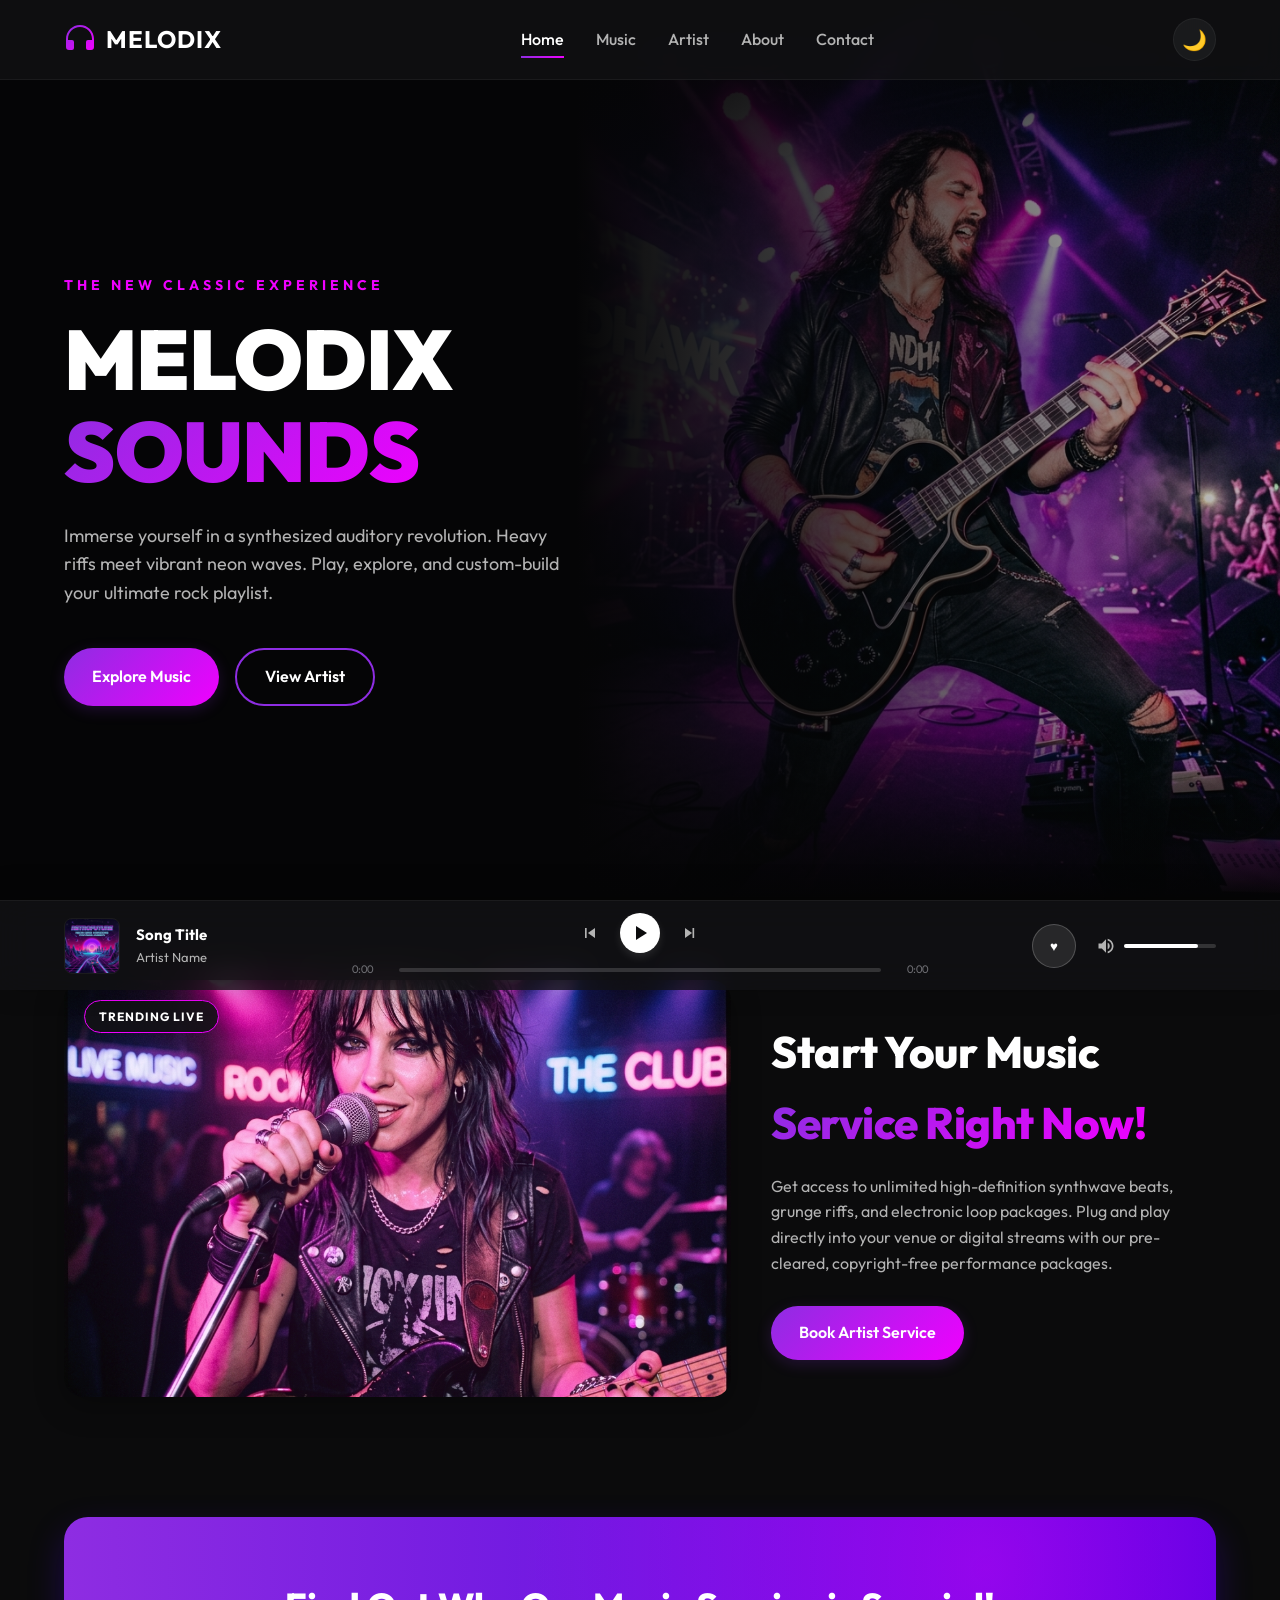
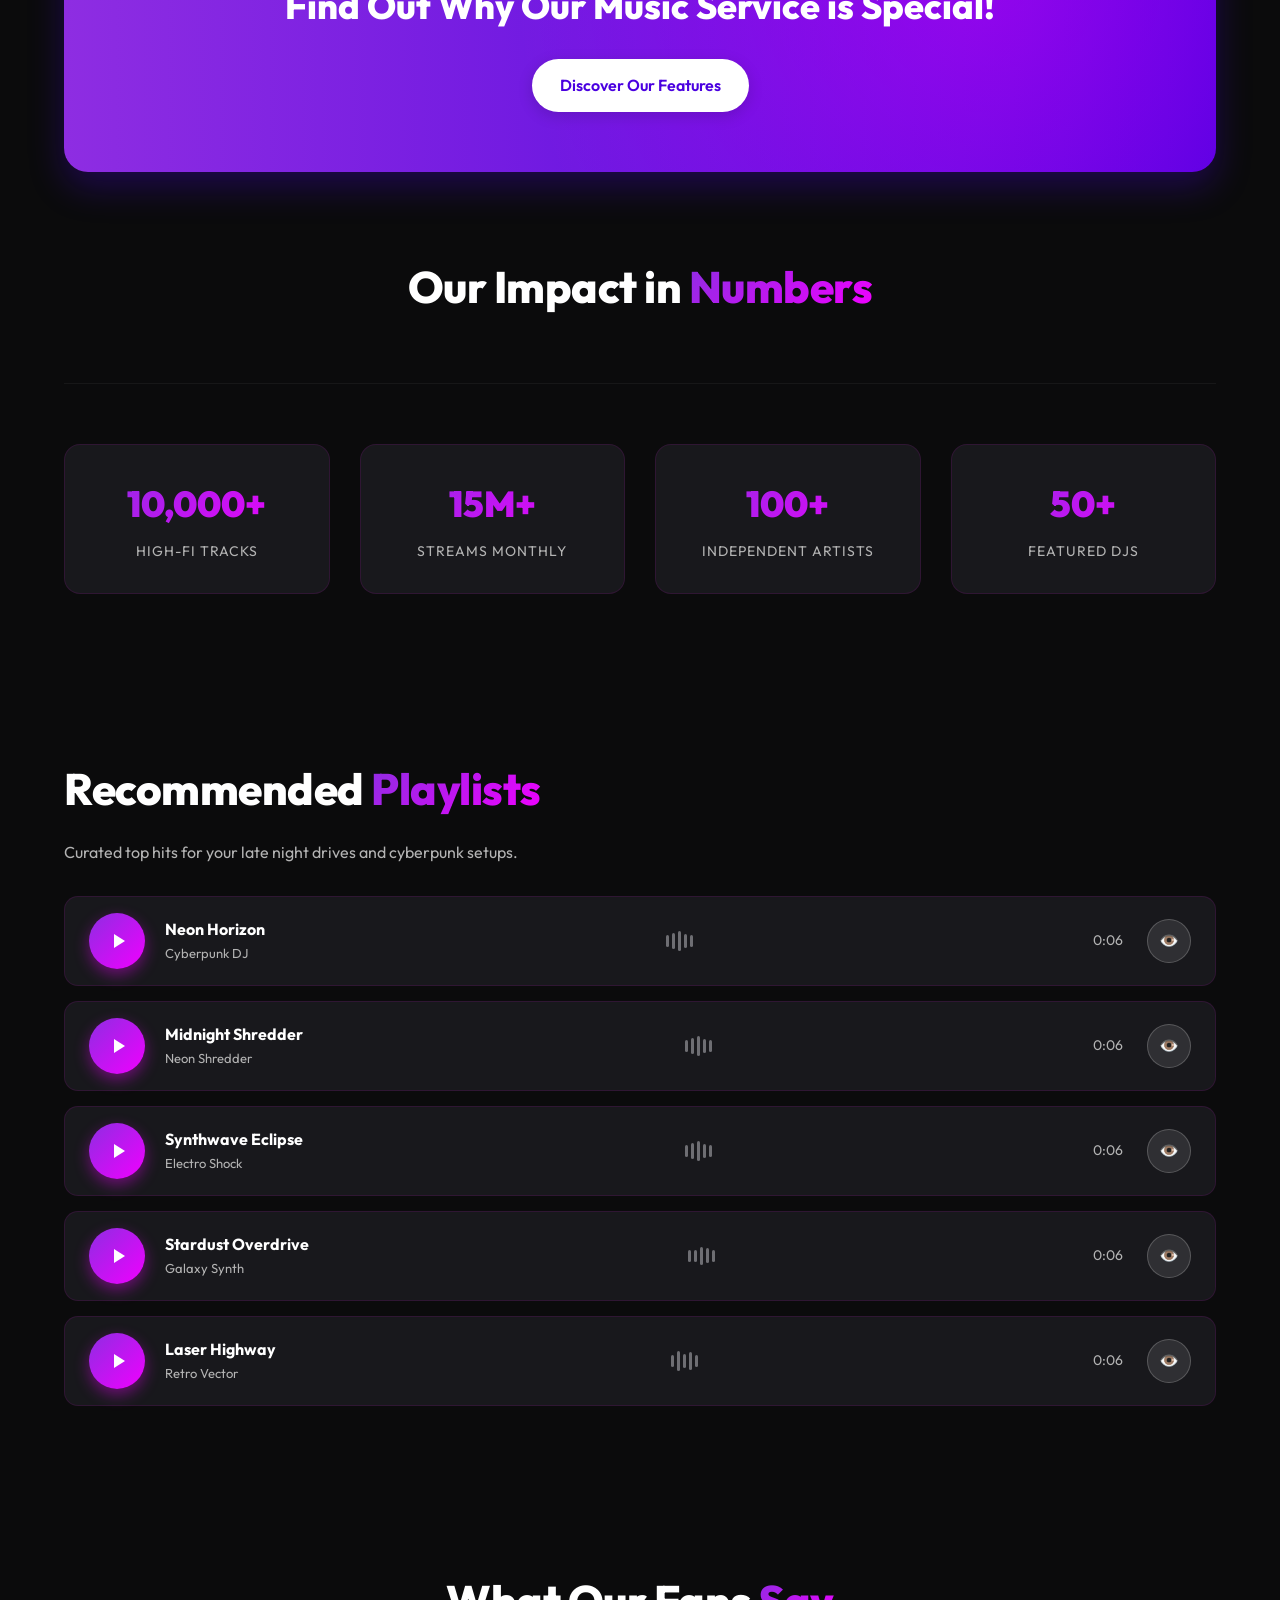
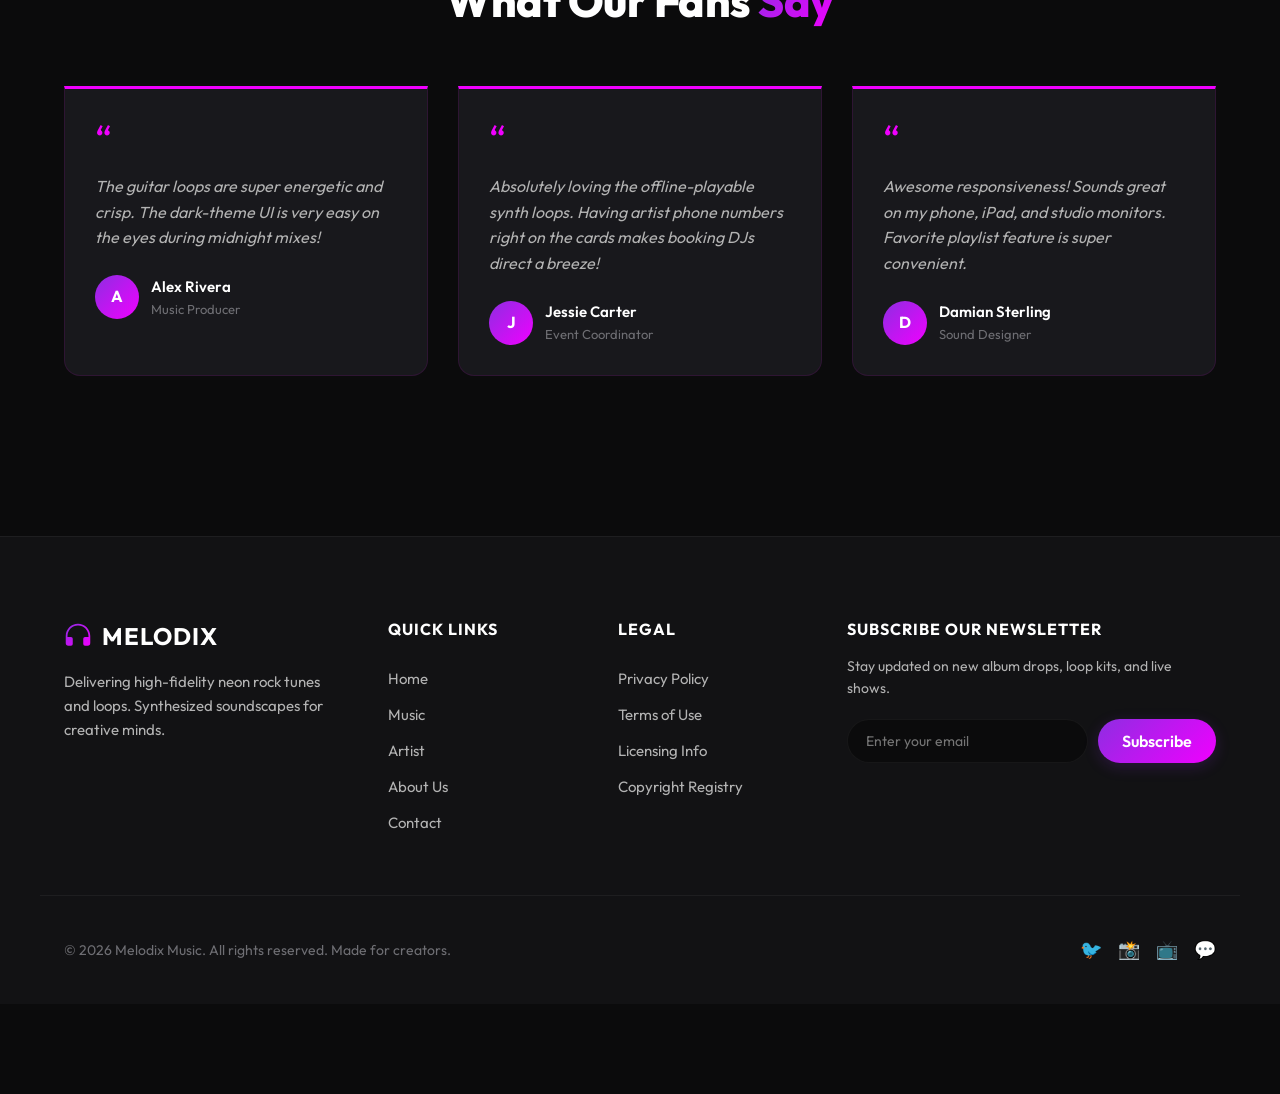
==== commit 4a771a12: "Added more songs" ====
--- a/index.html
+++ b/index.html
@@ -203,6 +203,58 @@
                         </a>
                     </div>
                 </div>
+
+                <!-- Track 4 -->
+                <div class="playlist-item" data-id="4" data-title="Stardust Overdrive" data-artist="Galaxy Synth" data-audio="audio/track4.wav" data-cover="images/cover4.png" data-phone="+1 555-0488">
+                    <div class="playlist-item-left">
+                        <button class="circle-play-btn card-play-trigger" aria-label="Play Stardust Overdrive">
+                            <svg viewBox="0 0 24 24"><path d="M8 5v14l11-7z"/></svg>
+                        </button>
+                        <div class="playlist-item-info">
+                            <h4>Stardust Overdrive</h4>
+                            <p>Galaxy Synth</p>
+                        </div>
+                    </div>
+                    <div class="playlist-waveform">
+                        <div class="wave-bar"></div>
+                        <div class="wave-bar" style="height: 12px;"></div>
+                        <div class="wave-bar" style="height: 18px;"></div>
+                        <div class="wave-bar" style="height: 15px;"></div>
+                        <div class="wave-bar"></div>
+                    </div>
+                    <div class="playlist-item-right">
+                        <span class="playlist-duration">0:06</span>
+                        <a href="artist.html" class="card-action-btn" title="View Artist Details" aria-label="View Artist Details">
+                            👁️
+                        </a>
+                    </div>
+                </div>
+
+                <!-- Track 5 -->
+                <div class="playlist-item" data-id="5" data-title="Laser Highway" data-artist="Retro Vector" data-audio="audio/track5.wav" data-cover="images/cover5.png" data-phone="+1 555-0511">
+                    <div class="playlist-item-left">
+                        <button class="circle-play-btn card-play-trigger" aria-label="Play Laser Highway">
+                            <svg viewBox="0 0 24 24"><path d="M8 5v14l11-7z"/></svg>
+                        </button>
+                        <div class="playlist-item-info">
+                            <h4>Laser Highway</h4>
+                            <p>Retro Vector</p>
+                        </div>
+                    </div>
+                    <div class="playlist-waveform">
+                        <div class="wave-bar"></div>
+                        <div class="wave-bar" style="height: 20px;"></div>
+                        <div class="wave-bar" style="height: 14px;"></div>
+                        <div class="wave-bar" style="height: 18px;"></div>
+                        <div class="wave-bar"></div>
+                    </div>
+                    <div class="playlist-item-right">
+                        <span class="playlist-duration">0:06</span>
+                        <a href="artist.html" class="card-action-btn" title="View Artist Details" aria-label="View Artist Details">
+                            👁️
+                        </a>
+                    </div>
+                </div>
             </div>
         </div>
     </section>
